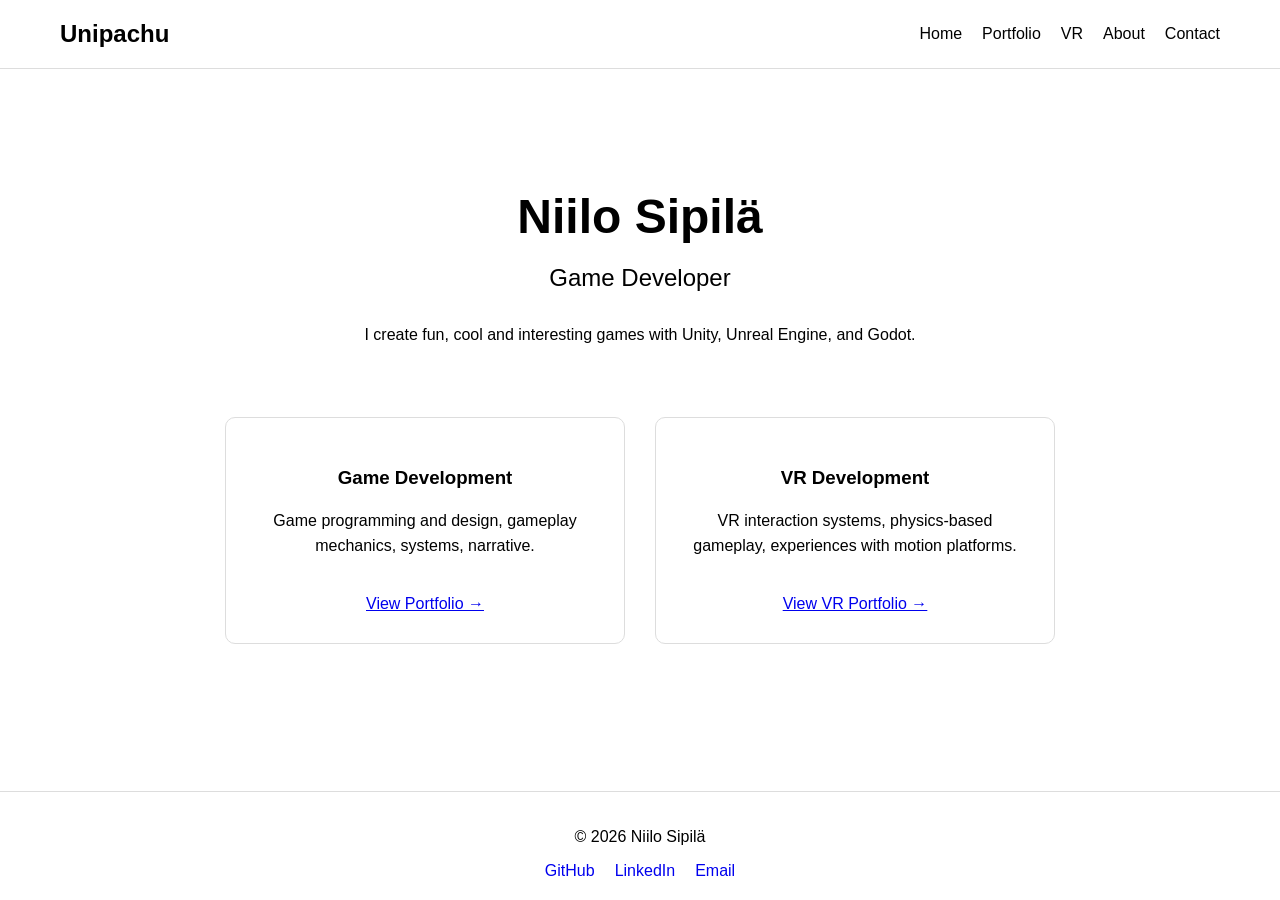
==== index.html @ a26c61d8 "Polish VR portfolio presentation" ====
<link rel="stylesheet" href="css/style.css">
</head>

<body>

    <header>
        <div class="container">
            <nav>
                <div class="logo">
                    <a href="/">Unipachu</a>
                </div>

                <div class="nav-links">
                    <a href="/">Home</a>
                    <a href="/portfolio/">Portfolio</a>
                    <a href="/vr/">VR</a>
                    <a href="/about/">About</a>
                    <a href="/contact/">Contact</a>
                </div>
            </nav>
        </div>
    </header>

<main>
    <div class="container">

        <section class="hero">
            <h1>Niilo Sipilä</h1>

            <h2>
                Game Developer
            </h2>

            <p>
                I create fun, cool and interesting games with Unity, Unreal Engine, and Godot.
            </p>

        </section>
        
        <section class="featured-work">

            <div class="work-cards">

                <div class="work-card">
                    <h3>Game Development</h3>

                    <p>
                        Game programming and design, gameplay mechanics, systems, narrative.
                    </p>

                    <a href="/portfolio/">View Portfolio →</a>
                </div>


                <div class="work-card">
                    <h3>VR Development</h3>

                    <p>
                        VR interaction systems, physics-based gameplay, experiences with motion platforms.
                    </p>

                    <a href="/vr/">View VR Portfolio →</a>
                </div>

            </div>

        </section>

    </div>
</main>

    <footer>
        <div class="container">
            <p>© 2026 Niilo Sipilä</p>

            <div class="footer-links">
                <a href="https://github.com/unipachu" target="_blank" rel="noopener noreferrer">GitHub</a>
                <a href="https://www.linkedin.com/in/niilo-s-b567a1142" target="_blank" rel="noopener noreferrer">LinkedIn</a>
                <a href="mailto:sipinii@hotmail.com">Email</a>
            </div>
        </div>
    </footer>

</body>

</html>
---- css/style.css ----
/* Global settings */

* {
    box-sizing: border-box;
}

body {
    margin: 0;
    font-family: Arial, sans-serif;
    min-height: 100vh;
    display: flex;
    flex-direction: column;
}

main {
    flex: 1;
}

/* Layout */

.container {
    max-width: 1200px;
    margin: 0 auto;
    padding: 0 20px;
}

/* Navigation */

header {
    padding: 20px;
    border-bottom: 1px solid #ddd;
}

nav {
    display: flex;
    justify-content: space-between;
    align-items: center;
}

.logo a {
    font-size: 1.5rem;
    font-weight: bold;
    text-decoration: none;
    color: inherit;
}

.nav-links {
    display: flex;
    gap: 20px;
}

.nav-links a {
    text-decoration: none;
    color: inherit;
}

/* Footer */

footer {
    padding: 20px;
    border-top: 1px solid #ddd;
    text-align: center;
}

.footer-links {
    display: flex;
    justify-content: center;
    gap: 20px;
}

.footer-links a {
    text-decoration: none;
}

/* Hero */

.hero {
    padding: 80px 0 30px;
    text-align: center;
}

.hero h1 {
    font-size: 3rem;
    margin-bottom: 10px;
}

.hero h2 {
    font-weight: normal;
    margin-bottom: 30px;
}

.hero p {
    max-width: 700px;
    margin: 0 auto 40px;
    line-height: 1.6;
}

/* Featured work */

.featured-work {
    padding: 0 0 80px;
    text-align: center;
}

.work-cards {
    display: flex;
    justify-content: center;
    gap: 30px;
    margin-top: 0;
}

.work-card {
    max-width: 400px;
    padding: 30px;
    border: 1px solid #ddd;
    border-radius: 10px;
}

.work-card p {
    line-height: 1.6;
}

.work-card a {
    display: inline-block;
    margin-top: 20px;
}

/* Portfolio pages */

.page-header {
    padding: 60px 0 40px;
    text-align: center;
}

.page-header h1 {
    font-size: 2.5rem;
}

.projects {
    display: flex;
    flex-direction: column;
    align-items: center;
    gap: 50px;
    padding-bottom: 80px;
}

.project-card {
    width: 700px;
    max-width: 100%;
    margin: 0 auto;
    padding: 30px;
    border: 1px solid #ddd;
    border-radius: 10px;
}

.project-card p {
    line-height: 1.6;
}

.project-role {
    font-weight: bold;
}

/* Project media */

.project-media {
    text-align: center;
    margin: 30px 0;
}

.project-media img {
    width: 426px;
    max-width: 100%;
    height: auto;
}

/* Project links */

.project-card a {
    display: inline-block;
    margin-top: 20px;
    padding: 10px 20px;
    border: 1px solid currentColor;
    border-radius: 5px;
    text-decoration: none;
}

.project-card a:hover {
    background-color: black;
    color: white;
}
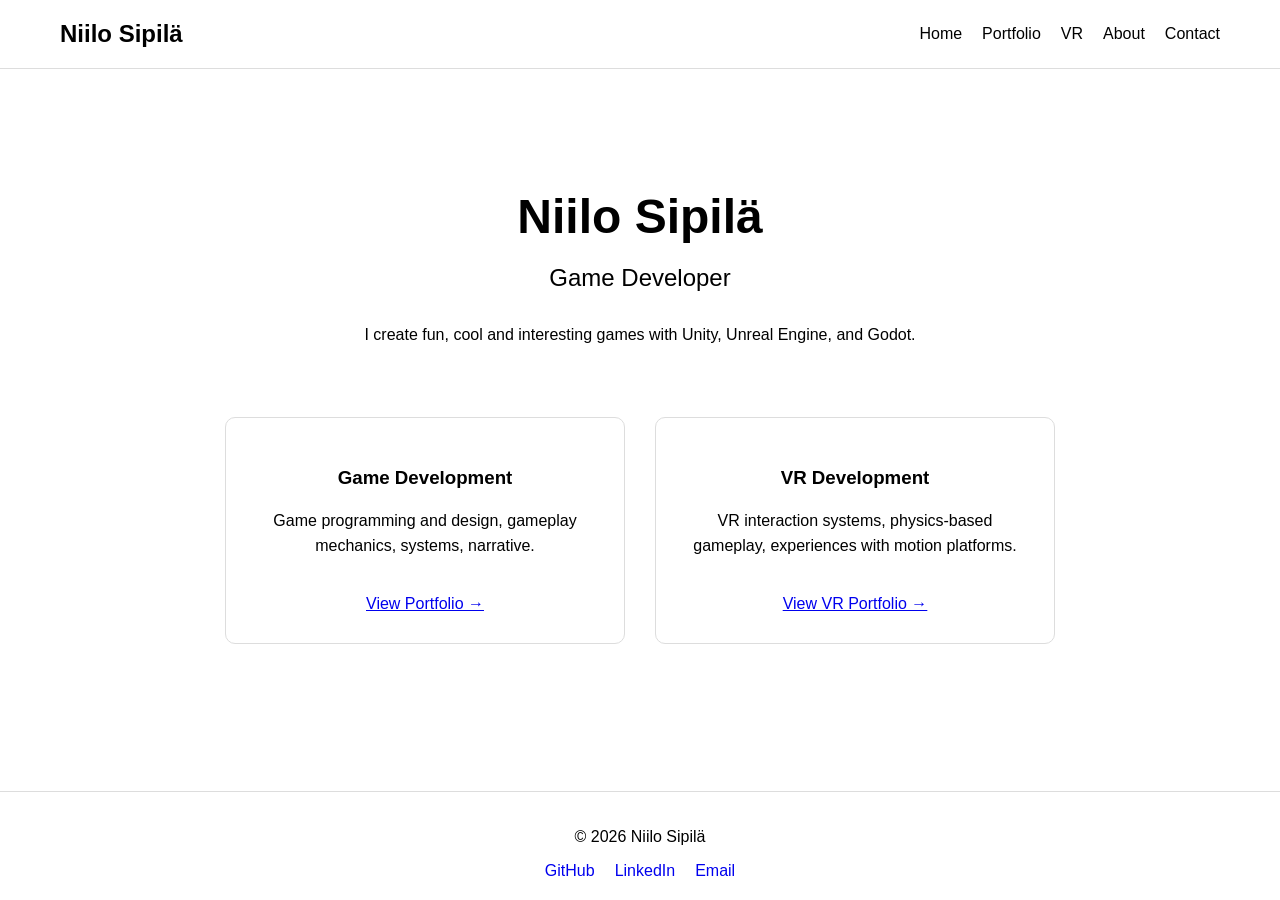
==== commit a914e6d2: "Update header title" ====
--- a/index.html
+++ b/index.html
@@ -7,7 +7,7 @@
         <div class="container">
             <nav>
                 <div class="logo">
-                    <a href="/">Unipachu</a>
+                    <a href="/">Niilo Sipilä</a>
                 </div>
 
                 <div class="nav-links">
--- a/css/style.css
+++ b/css/style.css
@@ -161,6 +161,10 @@
     font-weight: bold;
 }
 
+.project-details {
+    text-align: left;
+}
+
 /* Project media */
 
 .project-media {
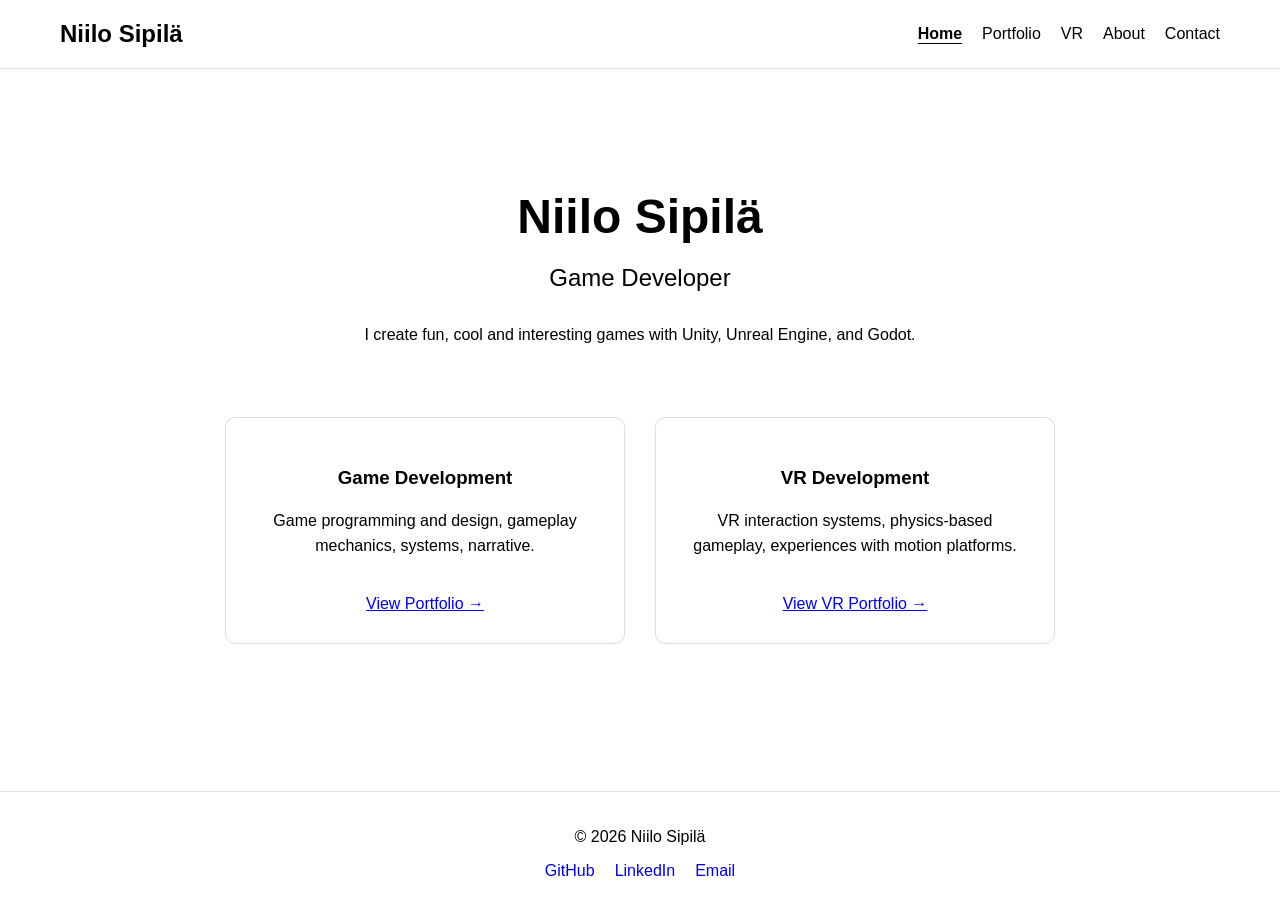
==== commit 09d420c1: "Highlight current page in navigation header" ====
--- a/index.html
+++ b/index.html
@@ -11,7 +11,7 @@
                 </div>
 
                 <div class="nav-links">
-                    <a href="/">Home</a>
+                    <a href="/" class="active">Home</a>
                     <a href="/portfolio/">Portfolio</a>
                     <a href="/vr/">VR</a>
                     <a href="/about/">About</a>
--- a/css/style.css
+++ b/css/style.css
@@ -52,6 +52,12 @@
 .nav-links a {
     text-decoration: none;
     color: inherit;
+}
+
+.nav-links a.active {
+    font-weight: bold;
+    text-decoration: underline;
+    text-underline-offset: 4px;
 }
 
 /* Footer */
@@ -192,4 +198,79 @@
 .project-card a:hover {
     background-color: black;
     color: white;
+}
+
+.project-links {
+    display: flex;
+    flex-direction: column;
+    align-items: flex-start;
+    gap: 10px;
+    margin-top: 20px;
+}
+
+.video-container {
+    position: relative;
+    width: 100%;
+    max-width: 700px;
+    aspect-ratio: 16 / 9;
+    margin: 30px auto 0;
+}
+
+.video-container iframe {
+    width: 100%;
+    height: 100%;
+    border: none;
+    border-radius: 10px;
+}
+
+/* About page */
+
+.about-content {
+    max-width: 800px;
+    margin: 0 auto 80px;
+}
+
+.about-profile {
+    display: flex;
+    justify-content: center;
+    margin-bottom: 40px;
+}
+
+.about-profile img {
+    width: 220px;
+    height: 220px;
+    border-radius: 50%;
+    object-fit: cover;
+}
+
+.about-section {
+    margin-bottom: 50px;
+}
+
+.about-section h2 {
+    margin-bottom: 15px;
+}
+
+.about-section p {
+    line-height: 1.7;
+}
+
+/* Contact page */
+
+.contact-content {
+    max-width: 800px;
+    margin: 0 auto 80px;
+}
+
+.contact-item {
+    margin-bottom: 40px;
+}
+
+.contact-item h2 {
+    margin-bottom: 10px;
+}
+
+.contact-item p {
+    margin: 0;
+    line-height: 1.6;
 }
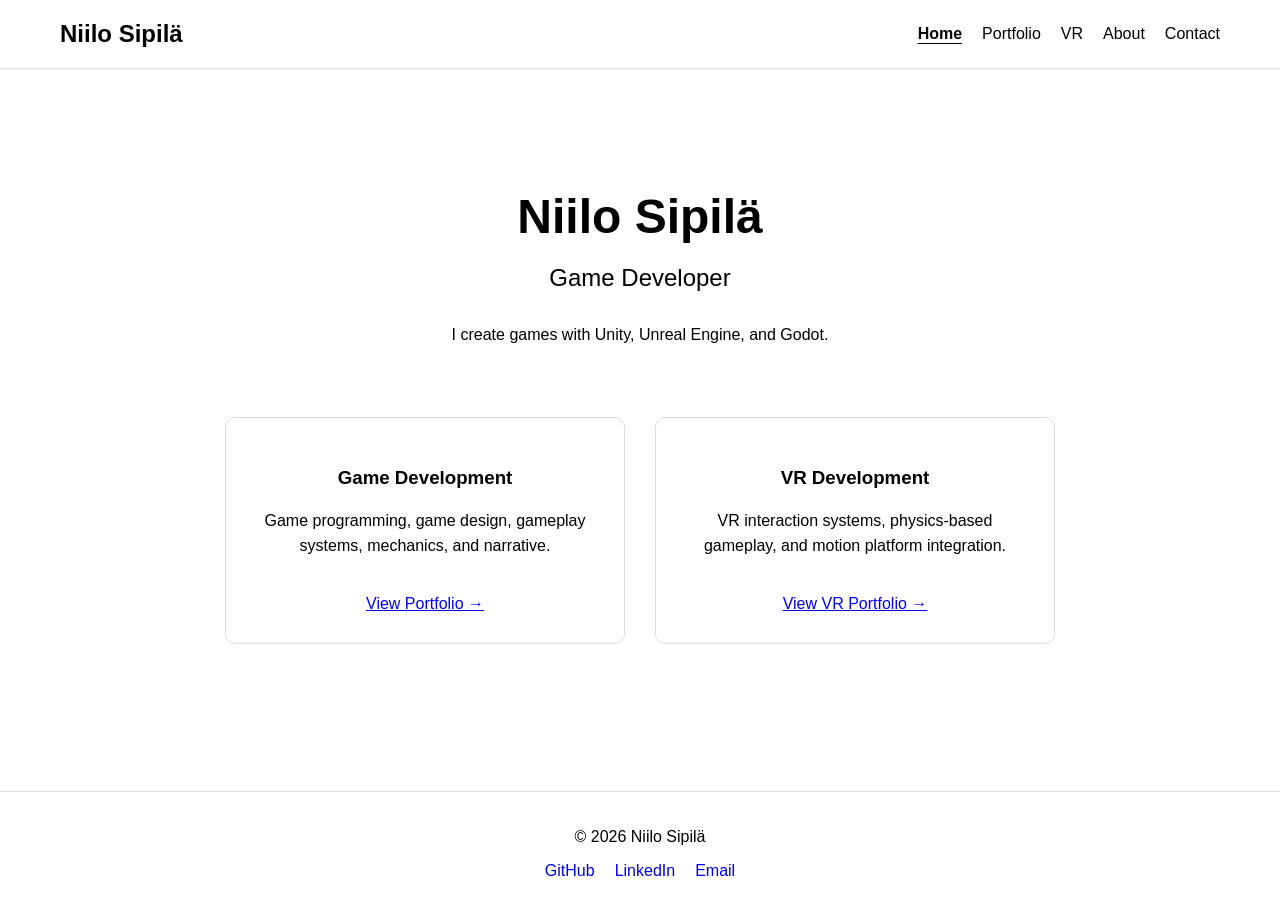
==== commit 522bee22: "Add favicon and page metadata" ====
--- a/index.html
+++ b/index.html
@@ -1,4 +1,19 @@
-   <link rel="stylesheet" href="css/style.css">
+<!DOCTYPE html>
+<html lang="en">
+
+<head>
+
+    <meta charset="UTF-8">
+    <meta name="viewport" content="width=device-width, initial-scale=1.0">
+
+    <title>Niilo Sipilä | Game Developer</title>
+
+    <meta name="description"
+          content="Game developer specializing in gameplay programming, game design, and VR interaction systems using Unity, Unreal Engine, and Godot.">
+
+    <link rel="stylesheet" href="css/style.css">
+    <link rel="icon" type="image/png" href="images/favicon.png">
+
 </head>
 
 <body>
@@ -21,53 +36,53 @@
         </div>
     </header>
 
-<main>
-    <div class="container">
+    <main>
+        <div class="container">
 
-        <section class="hero">
-            <h1>Niilo Sipilä</h1>
+            <section class="hero">
+                <h1>Niilo Sipilä</h1>
 
-            <h2>
-                Game Developer
-            </h2>
+                <h2>
+                    Game Developer
+                </h2>
 
-            <p>
-                I create fun, cool and interesting games with Unity, Unreal Engine, and Godot.
-            </p>
+                <p>
+                    I create games with Unity, Unreal Engine, and Godot.
+                </p>
 
-        </section>
-        
-        <section class="featured-work">
+            </section>
+            
+            <section class="featured-work">
 
-            <div class="work-cards">
+                <div class="work-cards">
 
-                <div class="work-card">
-                    <h3>Game Development</h3>
+                    <div class="work-card">
+                        <h3>Game Development</h3>
 
-                    <p>
-                        Game programming and design, gameplay mechanics, systems, narrative.
-                    </p>
+                        <p>
+                            Game programming, game design, gameplay systems, mechanics, and narrative.
+                        </p>
 
-                    <a href="/portfolio/">View Portfolio →</a>
+                        <a href="/portfolio/">View Portfolio →</a>
+                    </div>
+
+
+                    <div class="work-card">
+                        <h3>VR Development</h3>
+
+                        <p>
+                            VR interaction systems, physics-based gameplay, and motion platform integration.
+                        </p>
+
+                        <a href="/vr/">View VR Portfolio →</a>
+                    </div>
+
                 </div>
 
+            </section>
 
-                <div class="work-card">
-                    <h3>VR Development</h3>
-
-                    <p>
-                        VR interaction systems, physics-based gameplay, experiences with motion platforms.
-                    </p>
-
-                    <a href="/vr/">View VR Portfolio →</a>
-                </div>
-
-            </div>
-
-        </section>
-
-    </div>
-</main>
+        </div>
+    </main>
 
     <footer>
         <div class="container">
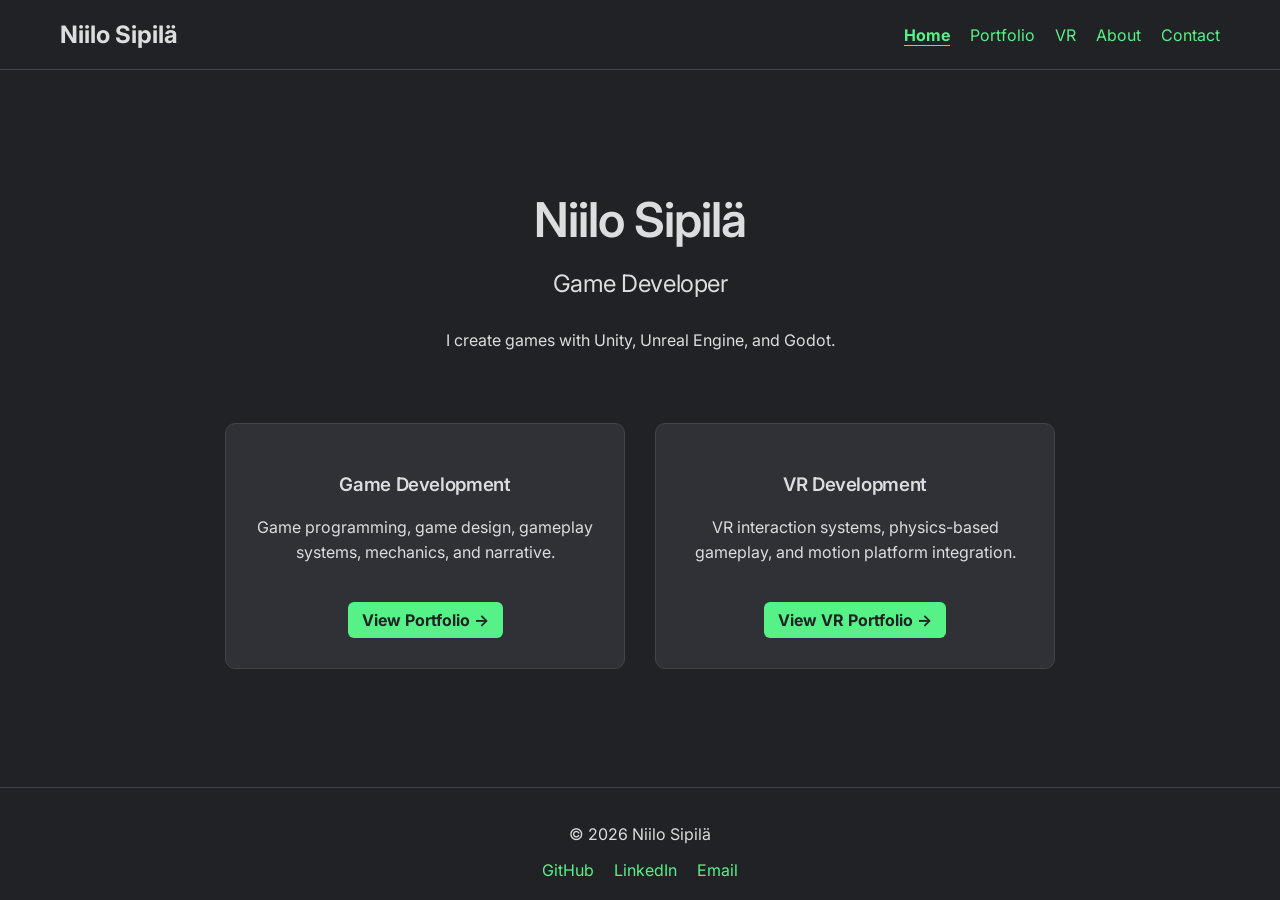
==== commit 82101962: "Improve website visual design" ====
--- a/index.html
+++ b/index.html
@@ -10,7 +10,19 @@
 
     <meta name="description"
           content="Game developer specializing in gameplay programming, game design, and VR interaction systems using Unity, Unreal Engine, and Godot.">
-
+    <meta property="og:title" content="Niilo Sipilä | Game Developer">
+    <meta property="og:description" content="Game developer specializing in gameplay programming, game design, and VR interaction systems using Unity, Unreal Engine, and Godot.">
+    <meta property="og:image" content="https://unipachu.github.io/images/og-image.png">
+    <meta property="og:url" content="https://unipachu.github.io/">
+    <meta property="og:type" content="website">
+    <meta name="twitter:card" content="summary_large_image">
+    <meta name="twitter:title" content="Niilo Sipilä | Game Developer">
+    <meta name="twitter:description" content="Game developer specializing in gameplay programming, game design, and VR.">
+    <meta name="twitter:image" content="https://unipachu.github.io/images/og-image.png">
+    
+    <link rel="preconnect" href="https://fonts.googleapis.com">
+    <link rel="preconnect" href="https://fonts.gstatic.com" crossorigin>
+    <link href="https://fonts.googleapis.com/css2?family=Inter:wght@400;500;600;700&display=swap" rel="stylesheet">
     <link rel="stylesheet" href="css/style.css">
     <link rel="icon" type="image/png" href="images/favicon.png">
 
--- a/css/style.css
+++ b/css/style.css
@@ -1,4 +1,14 @@
 /* Global settings */
+
+:root {
+    --bg-color: #202225;
+    --surface-color: #2f3136;
+    --border-color: #40444b;
+    --text-color: #dcddde;
+    --muted-text-color: #b9bbbe;
+    --accent-color: #57f287;
+    --accent-hover-color: #45c97a;
+}
 
 * {
     box-sizing: border-box;
@@ -6,14 +16,24 @@
 
 body {
     margin: 0;
-    font-family: Arial, sans-serif;
+    font-family: "Inter", sans-serif;
     min-height: 100vh;
     display: flex;
     flex-direction: column;
+
+    background-color: var(--bg-color);
+    color: var(--text-color);
 }
 
 main {
     flex: 1;
+}
+
+h1,
+h2,
+h3 {
+    font-weight: 600;
+    letter-spacing: -0.02em;
 }
 
 /* Layout */
@@ -28,7 +48,7 @@
 
 header {
     padding: 20px;
-    border-bottom: 1px solid #ddd;
+    border-bottom: 1px solid var(--border-color);
 }
 
 nav {
@@ -51,7 +71,11 @@
 
 .nav-links a {
     text-decoration: none;
-    color: inherit;
+    color: var(--accent-color);
+}
+
+.nav-links a:hover {
+    color: var(--accent-color);
 }
 
 .nav-links a.active {
@@ -64,7 +88,7 @@
 
 footer {
     padding: 20px;
-    border-top: 1px solid #ddd;
+    border-top: 1px solid var(--border-color);
     text-align: center;
 }
 
@@ -76,6 +100,11 @@
 
 .footer-links a {
     text-decoration: none;
+    color: var(--accent-color);
+}
+
+.footer-links a:hover {
+    color: var(--accent-color);
 }
 
 /* Hero */
@@ -118,7 +147,9 @@
 .work-card {
     max-width: 400px;
     padding: 30px;
-    border: 1px solid #ddd;
+
+    background-color: var(--surface-color);
+    border: 1px solid var(--border-color);
     border-radius: 10px;
 }
 
@@ -153,9 +184,10 @@
 .project-card {
     width: 700px;
     max-width: 100%;
-    margin: 0 auto;
     padding: 30px;
-    border: 1px solid #ddd;
+
+    background-color: var(--surface-color);
+    border: 1px solid var(--border-color);
     border-radius: 10px;
 }
 
@@ -190,14 +222,11 @@
     display: inline-block;
     margin-top: 20px;
     padding: 10px 20px;
-    border: 1px solid currentColor;
-    border-radius: 5px;
-    text-decoration: none;
-}
-
-.project-card a:hover {
-    background-color: black;
-    color: white;
+    border-radius: 6px;
+    background-color: var(--accent-color);
+    color: #202225;
+    text-decoration: none;
+    font-weight: bold;
 }
 
 .project-links {
@@ -273,4 +302,39 @@
 .contact-item p {
     margin: 0;
     line-height: 1.6;
+}
+
+p {
+    color: var(--text-color);
+}
+
+.about-section p,
+.project-details p {
+    color: var(--muted-text-color);
+}
+
+/* Global links */
+
+a {
+    color: var(--accent-color);
+}
+
+a:hover {
+    opacity: 0.8;
+}
+
+.project-links a,
+.work-card a {
+    display: inline-block;
+    padding: 8px 14px;
+    border-radius: 6px;
+    background-color: var(--accent-color);
+    color: #202225;
+    text-decoration: none;
+    font-weight: bold;
+}
+
+.project-links a:hover,
+.work-card a:hover {
+    opacity: 0.85;
 }
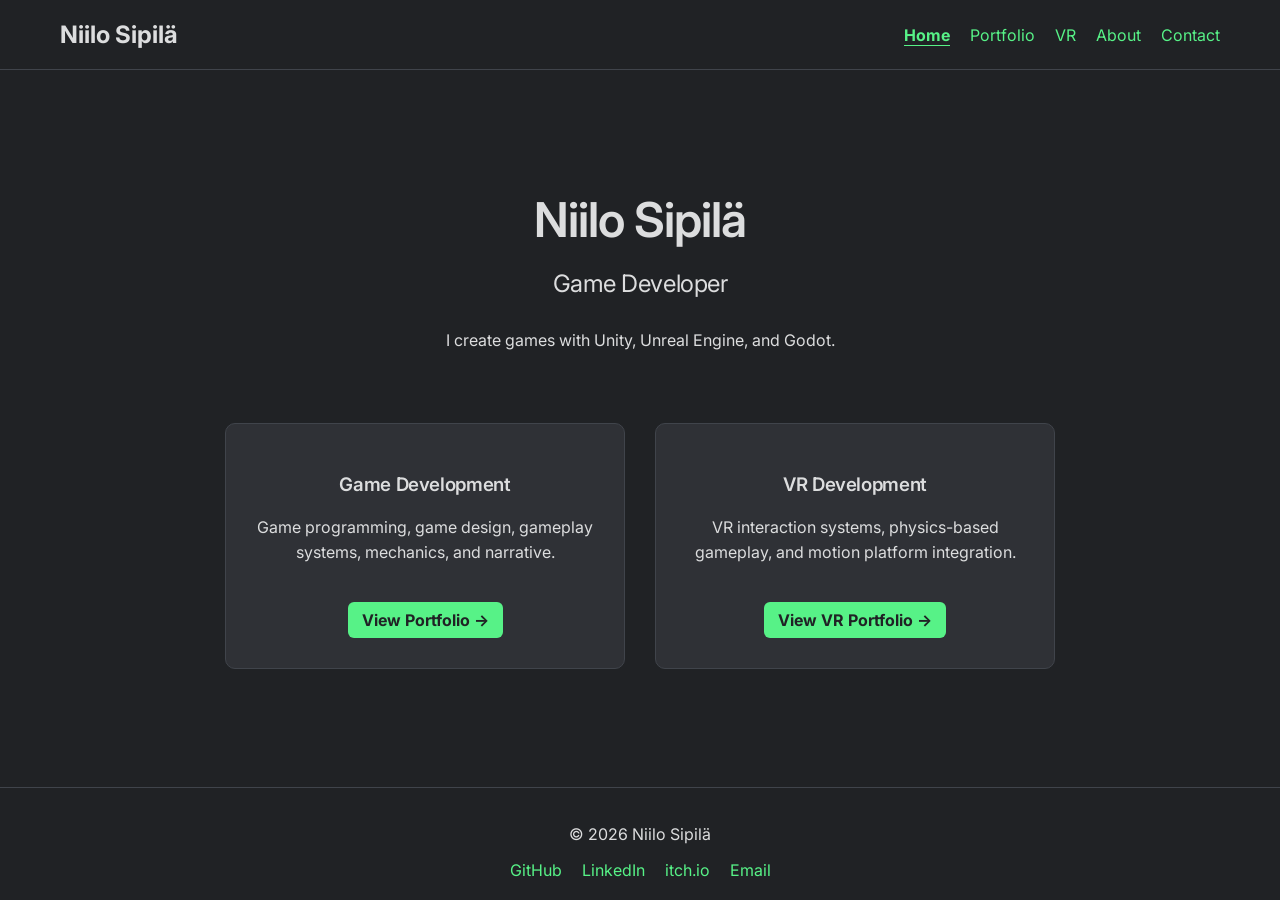
==== commit 5193f63b: "Add itch.io link to footer" ====
--- a/index.html
+++ b/index.html
@@ -103,6 +103,7 @@
             <div class="footer-links">
                 <a href="https://github.com/unipachu" target="_blank" rel="noopener noreferrer">GitHub</a>
                 <a href="https://www.linkedin.com/in/niilo-s-b567a1142" target="_blank" rel="noopener noreferrer">LinkedIn</a>
+                <a href="https://unipachu.itch.io" target="_blank" rel="noopener noreferrer">itch.io</a>
                 <a href="mailto:sipinii@hotmail.com">Email</a>
             </div>
         </div>
